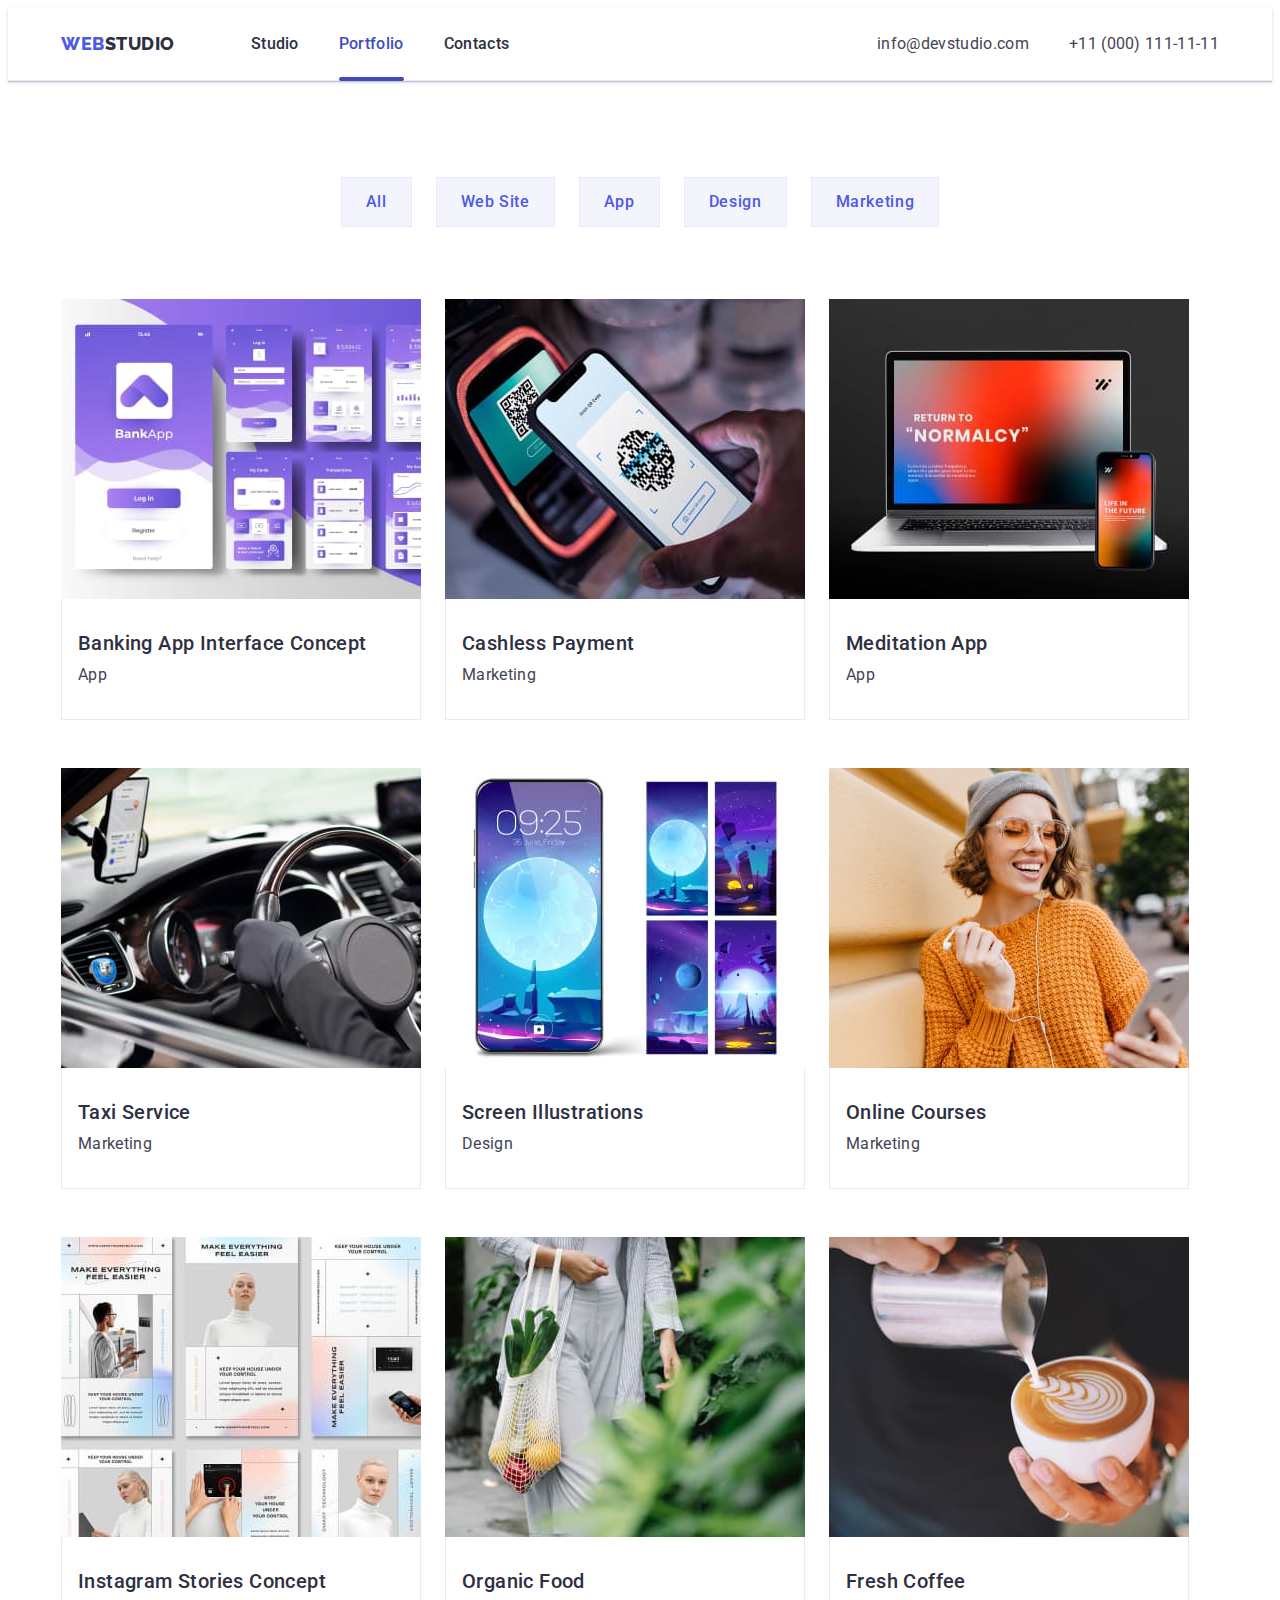
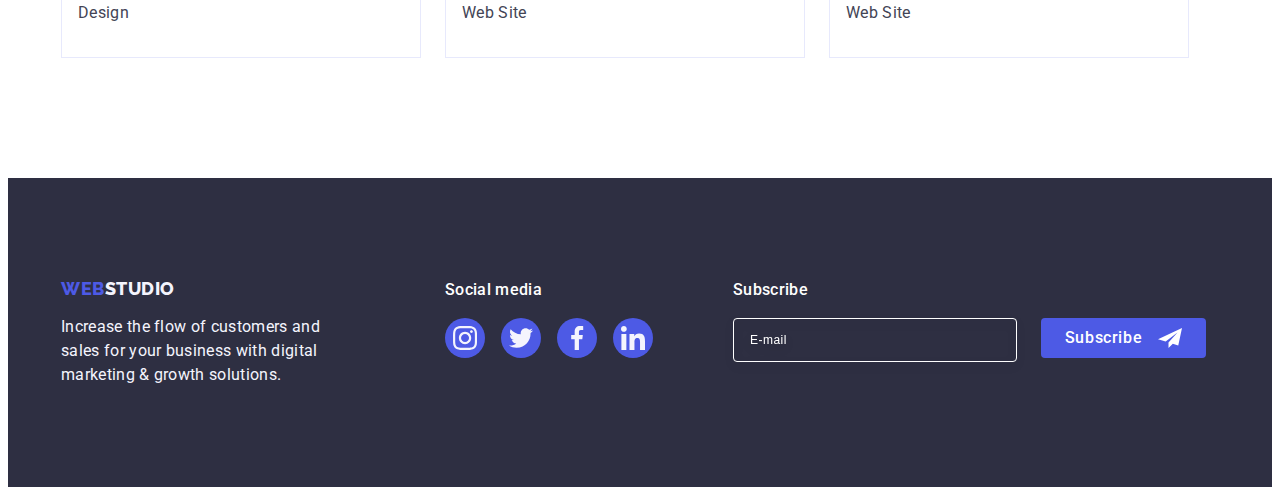
==== portfolio.html @ b2192b62 "sdthh" ====
<!DOCTYPE html>
<html lang="en">
  <head>
    <meta charset="UTF-8" />
    <meta http-equiv="X-UA-Compatible" content="IE=edge" />
    <meta name="viewport" content="width=device-width, initial-scale=1.0" />
    <link rel="preconnect" href="https://fonts.googleapis.com" />
    <link rel="preconnect" href="https://fonts.gstatic.com" crossorigin />
    <link
      href="https://fonts.googleapis.com/css2?family=Raleway:wght@800&family=Roboto:wght@400;500;700&display=swap"
      rel="stylesheet"
    />
    <title>Document</title>
    <link
      rel="stylesheet"
      href="https://cdnjs.cloudflare.com/ajax/libs/modern-normalize/2.0.0/modern-normalize.min.css"
      integrity="sha512-4xo8blKMVCiXpTaLzQSLSw3KFOVPWhm/TRtuPVc4WG6kUgjH6J03IBuG7JZPkcWMxJ5huwaBpOpnwYElP/m6wg=="
      crossorigin="anonymous"
      referrerpolicy="no-referrer"
    />
    <link rel="stylesheet" href="./css/styles.css" />
  </head>
  <body>
    <header class="header">
      <div class="container header-container">
        <nav class="header-navigation">
          <a href="./index.html" class="header-logo link"
            >Web<span class="header-logo-span">Studio</span></a
          >
          <ul class="header-menu list">
            <li>
              <a class="header-menu-link link" href="./index.html">Studio</a>
            </li>
            <li>
              <a class="header-menu-link link current" href="./portfolio.html"
                >Portfolio</a
              >
            </li>
            <li><a class="header-menu-link link" href="">Contacts</a></li>
          </ul>
        </nav>
        <address class="header-address">
          <ul class="header-contact list link">
            <li>
              <a
                href="mailto:info@devstudio.com"
                class="header-adress-mail link"
                >info@devstudio.com</a
              >
            </li>
            <li>
              <a href="tel:+110001111111" class="header-adress-mail link"
                >+11 (000) 111-11-11</a
              >
            </li>
          </ul>
        </address>
      </div>
    </header>

    <main>
      <!-- filter -->
      <section class="filter">
        <div class="container">
          <h1 class="visually-hidden">filter</h1>
          <ul class="filter-list list">
            <li><button type="button" class="filter-list-all">All</button></li>
            <li>
              <button type="button" class="filter-list-all">Web Site</button>
            </li>
            <li><button type="button" class="filter-list-all">App</button></li>
            <li>
              <button type="button" class="filter-list-all">Design</button>
            </li>
            <li>
              <button type="button" class="filter-list-all">Marketing</button>
            </li>
          </ul>
          <ul class="filter-link list">
            <li class="filter-link-list">
              <a href="" class="filter-link-item link"
                ><div class="filter-block">
                  <img
                    src="./images/bankingapp.jpg"
                    alt="Banking App Interface Concept"
                    width="360"
                    height="300"
                  />

                  <p class="filter-block-text">
                    14 Stylish and User-Friendly App Design Concepts · Task
                    Manager App · Calorie Tracker App · Exotic Fruit Ecommerce
                    App · Cloud Storage App
                  </p>
                </div>
                <div class="filter-addition">
                  <h2 class="filter-subtitle">Banking App Interface Concept</h2>
                  <p class="filter-text">App</p>
                </div></a
              >
            </li>
            <li class="filter-link-list">
              <a href="" class="filter-link-item link"
                ><div class="filter-block">
                  <img
                    src="./images/cashlesspayment.jpg"
                    alt="Cashless Payment"
                    width="360"
                    height="300"
                  />

                  <p class="filter-block-text">
                    14 Stylish and User-Friendly App Design Concepts · Task
                    Manager App · Calorie Tracker App · Exotic Fruit Ecommerce
                    App · Cloud Storage App
                  </p>
                </div>
                <div class="filter-addition">
                  <h2 class="filter-subtitle">Cashless Payment</h2>
                  <p class="filter-text">Marketing</p>
                </div></a
              >
            </li>
            <li class="filter-link-list">
              <a href="" class="filter-link-item link"
                ><div class="filter-block">
                  <img
                    src="./images/meditationapp.jpg"
                    alt="Meditation App"
                    width="360"
                    height="300"
                  />

                  <p class="filter-block-text">
                    14 Stylish and User-Friendly App Design Concepts · Task
                    Manager App · Calorie Tracker App · Exotic Fruit Ecommerce
                    App · Cloud Storage App
                  </p>
                </div>
                <div class="filter-addition">
                  <h2 class="filter-subtitle">Meditation App</h2>
                  <p class="filter-text">App</p>
                </div></a
              >
            </li>
            <li class="filter-link-list">
              <a href="" class="filter-link-item link"
                ><div class="filter-block">
                  <img
                    src="./images/taxiservice.jpg"
                    alt="Taxi Service"
                    width="360"
                    height="300"
                  />

                  <p class="filter-block-text">
                    14 Stylish and User-Friendly App Design Concepts · Task
                    Manager App · Calorie Tracker App · Exotic Fruit Ecommerce
                    App · Cloud Storage App
                  </p>
                </div>
                <div class="filter-addition">
                  <h2 class="filter-subtitle">Taxi Service</h2>
                  <p class="filter-text">Marketing</p>
                </div></a
              >
            </li>
            <li class="filter-link-list">
              <a href="" class="filter-link-item link"
                ><div class="filter-block">
                  <img
                    src="./images/screenillustrations.jpg"
                    alt="Screen Illustrations"
                    width="360"
                    height="300"
                  />

                  <p class="filter-block-text">
                    14 Stylish and User-Friendly App Design Concepts · Task
                    Manager App · Calorie Tracker App · Exotic Fruit Ecommerce
                    App · Cloud Storage App
                  </p>
                </div>
                <div class="filter-addition">
                  <h2 class="filter-subtitle">Screen Illustrations</h2>
                  <p class="filter-text">Design</p>
                </div></a
              >
            </li>
            <li class="filter-link-list">
              <a href="" class="filter-link-item link"
                ><div class="filter-block">
                  <img
                    src="./images/onlinecourses.jpg"
                    alt="Online Courses"
                    width="360"
                    height="300"
                  />

                  <p class="filter-block-text">
                    14 Stylish and User-Friendly App Design Concepts · Task
                    Manager App · Calorie Tracker App · Exotic Fruit Ecommerce
                    App · Cloud Storage App
                  </p>
                </div>
                <div class="filter-addition">
                  <h2 class="filter-subtitle">Online Courses</h2>
                  <p class="filter-text">Marketing</p>
                </div></a
              >
            </li>
            <li class="filter-link-list">
              <a href="" class="filter-link-item link"
                ><div class="filter-block">
                  <img
                    src="./images/instagramstoriesconcept.jpg"
                    alt="Instagram Stories Concept"
                    width="360"
                    height="300"
                  />

                  <p class="filter-block-text">
                    14 Stylish and User-Friendly App Design Concepts · Task
                    Manager App · Calorie Tracker App · Exotic Fruit Ecommerce
                    App · Cloud Storage App
                  </p>
                </div>
                <div class="filter-addition">
                  <h2 class="filter-subtitle">Instagram Stories Concept</h2>
                  <p class="filter-text">Design</p>
                </div></a
              >
            </li>
            <li class="filter-link-list">
              <a href="" class="filter-link-item link"
                ><div class="filter-block">
                  <img
                    src="./images/organicfood.jpg"
                    alt="Organic Food"
                    width="360"
                    height="300"
                  />

                  <p class="filter-block-text">
                    14 Stylish and User-Friendly App Design Concepts · Task
                    Manager App · Calorie Tracker App · Exotic Fruit Ecommerce
                    App · Cloud Storage App
                  </p>
                </div>
                <div class="filter-addition">
                  <h2 class="filter-subtitle">Organic Food</h2>
                  <p class="filter-text">Web Site</p>
                </div></a
              >
            </li>
            <li class="filter-link-list">
              <a href="" class="filter-link-item link"
                ><div class="filter-block">
                  <img
                    src="./images/freshcoffee.jpg"
                    alt="Fresh Coffee"
                    width="360"
                    height="300"
                  />

                  <p class="filter-block-text">
                    14 Stylish and User-Friendly App Design Concepts · Task
                    Manager App · Calorie Tracker App · Exotic Fruit Ecommerce
                    App · Cloud Storage App
                  </p>
                </div>
                <div class="filter-addition">
                  <h2 class="filter-subtitle">Fresh Coffee</h2>
                  <p class="filter-text">Web Site</p>
                </div></a
              >
            </li>
          </ul>
        </div>
      </section>
    </main>
    <footer class="footer">
      <div class="container container-footer">
        <div class="container-logo">
          <a href="./index.html" class="footer-logo link"
            >Web<span class="footer-logo-span">Studio</span></a
          >
          <p class="footer-text">
            Increase the flow of customers and sales for your business with
            digital marketing & growth solutions.
          </p>
        </div>
        <div class="footer-soc">
          <p class="footer-soc-title">Social media</p>
          <ul class="footer-soc-menu">
            <li class="footer-soc-list">
              <a class="footer-soc-link" href=""
                ><svg class="footer-soc-icon" width="24" height="24">
                  <use href="./images/icons.svg#icon-instagramm"></use>
                </svg>
              </a>
            </li>
            <li class="footer-soc-list">
              <a class="footer-soc-link" href=""
                ><svg class="footer-soc-icon" width="24" height="24">
                  <use href="./images/icons.svg#icon-twitter"></use>
                </svg>
              </a>
            </li>
            <li class="footer-soc-list">
              <a class="footer-soc-link" href=""
                ><svg class="footer-soc-icon" width="24" height="24">
                  <use href="./images/icons.svg#icon-facebook"></use>
                </svg>
              </a>
            </li>
            <li class="footer-soc-list">
              <a class="footer-soc-link" href=""
                ><svg class="footer-soc-icon" width="24" height="24">
                  <use href="./images/icons.svg#icon-linkedin"></use>
                </svg>
              </a>
            </li>
          </ul>
        </div>
        <div class="subscribe">
          <p class="subscribe-text">Subscribe</p>
          <form class="subscribe-form">
            <label class="subscribe-label">
              <input
                name="email"
                type="email"
                placeholder="E-mail"
                class="subscribe-input"
            /></label>
            <button type="submit" class="subscribe-button">
              Subscribe<svg class="subscribe-icon" width="24" height="24">
                <use href="./images/icons.svg#icon-airplane"></use>
              </svg>
            </button>
          </form>
        </div>
      </div>
    </footer>
  </body>
</html>
---- css/styles.css ----
:root {
  --title-color: #2e2f42;
  --main-text-color: #434455;
  --logo-color: #4d5ae5;
  --hover-color: #404bbf;
  --hero-color: #ffffff;
  --footer-text-color: #f4f4fd;
  --border-bottom-color: #e7e9fc;
  --customers-link-color: #8e8f99;
  --footer-soc-color: #31d0aa;
  --modal-color: #fcfcfc;
}

body {
  font-family: "Roboto", sans-serif;
  color: var(--main-text-color);
  background-color: var(--hero-color);
}

img {
  display: block;
}

p,
h1,
h2,
h3,
h4,
h5,
h6 {
  margin-top: 0;
  margin-bottom: 0;
}

ul {
  margin-top: 0;
  margin-bottom: 0;
  padding-left: 0;
  list-style-type: none;
}

.visually-hidden {
  position: absolute;
  width: 1px;
  height: 1px;
  margin: -1px;
  border: 0;
  padding: 0;
  white-space: nowrap;
  clip-path: inset(100%);
  clip: rect(0 0 0 0);
  overflow: hidden;
}

.link {
  text-decoration: none;
}

.list {
  list-style-type: none;
}

/* header */

.container {
  width: 100%;
  max-width: 1158px;
  padding-left: 15px;
  padding-right: 15px;
  margin: 0 auto;
}

.header-container {
  display: flex;
  align-items: center;
}

.header {
  padding-top: 0px;
  padding-bottom: 0px;
  border-bottom: 1px solid var(--border-bottom-color);
  display: flex;
  box-shadow: 0px 2px 1px rgba(46, 47, 66, 0.08),
    0px 1px 1px rgba(46, 47, 66, 0.16), 0px 1px 6px rgba(46, 47, 66, 0.08);
}

.header-navigation {
  display: flex;
  align-items: center;
  flex-grow: 1;
}

.header-logo {
  font-family: "Raleway", sans-serif;
  font-weight: 800;
  font-size: 18px;
  line-height: 1.17;
  letter-spacing: 0.03em;
  text-transform: uppercase;
  color: var(--logo-color);
  display: flex;
  align-items: center;
  margin-right: 76px;
  transition: color 250ms;
}
.header-logo:hover {
  color: var(--hover-color);
}

.header-logo:focus {
  color: var(--hover-color);
}

.header-logo-span {
  color: var(--title-color);
}

.header-menu {
  display: flex;

  gap: 40px;
}

.header-menu-link {
  font-weight: 500;
  font-size: 16px;
  line-height: 1.5;
  letter-spacing: 0.02em;
  color: var(--title-color);
  padding: 24px 0;
  display: block;
  transition: color 250ms;
  transition: color 250ms cubic-bezier(0.4, 0, 0.2, 1);
}

.header-menu-link:hover {
  color: var(--hover-color);
}

.header-menu-link:focus {
  color: var(--hover-color);
}

.current {
  position: relative;
  color: var(--hover-color);
}

.current::after {
  content: "";
  position: absolute;
  left: 0;
  bottom: -1px;
  height: 4px;
  background-color: var(--hover-color);
  border-radius: 2px;
  width: 100%;
}

.header-contact {
  line-height: 1.5;
  letter-spacing: 0.02em;
  display: flex;
  gap: 40px;
}
.header-address {
  font-style: normal;
  margin-left: auto;
}

.header-adress-mail {
  color: var(--main-text-color);
  transition: color 250ms cubic-bezier(0.4, 0, 0.2, 1);
}

.header-adress-mail:hover {
  color: var(--hover-color);
}

.header-adress-mail:focus {
  color: var(--hover-color);
}

/* hero image */
.hero {
  background-color: var(--title-color);
  padding: 188px 0;
  background-image: linear-gradient(
      rgba(46, 47, 66, 0.7),
      rgba(46, 47, 66, 0.7)
    ),
    url(../images/peopleoffice.jpg);
  background-repeat: no-repeat;
  background-position: center;
  background-size: cover;
  max-width: 1440px;
  margin: auto;
}

.hero-container {
}

.hero-title {
  font-size: 56px;
  line-height: 1.07;
  text-align: center;
  letter-spacing: 0.02em;
  color: var(--hero-color);
  margin-left: auto;
  margin-right: auto;
  margin-bottom: 48px;
  max-width: 496px;
}
.hero-btn {
  padding: 14px 40px;
  font-family: "Roboto", sans-serif;
  font-weight: 500;
  font-size: 16px;
  line-height: 1.5;
  letter-spacing: 0.04em;
  color: var(--hero-color);
  background-color: var(--logo-color);
  cursor: pointer;
  display: block;
  margin: 0 auto;
  background: var(--logo-color);
  box-shadow: 0px 4px 4px rgba(0, 0, 0, 0.15);
  border-radius: 4px;
  min-width: 169px;
  border: none;
  height: 56px;
  transition: background-color 250ms cubic-bezier(0.4, 0, 0.2, 1);
}

.hero-btn:hover {
  background-color: var(--hover-color);
}

.hero-btn:focus {
  background-color: var(--hover-color);
}

/* section 2 */

.professionalism {
  padding: 120px 0;
}

.professionalism-list {
  display: flex;
  gap: 24px;
}

.professionalism-item {
  width: calc((100% - 3 * 24px) / 4);
}

.professionalism-item::after {
}

.professionalism-item-image {
  display: flex;
  align-items: center;
  justify-content: center;
  height: 112px;
  background-color: var(--footer-text-color);
  border-radius: 4px;
  margin-bottom: 8px;
}

.professionalism-link {
}

.professionalism-subtitle {
  font-weight: 500;
  font-size: 20px;
  line-height: 1.2;
  letter-spacing: 0.02em;
  color: var(--title-color);
  margin-bottom: 8px;
}

.professionalism-item-text {
  font-size: 16px;
  line-height: 1.5;
  letter-spacing: 0.02em;
  color: var(--main-text-color);
}

/* section 3 */

.action {
  padding-bottom: 120px;
}

.action-container {
}

.action-title {
  font-size: 36px;
  line-height: 1.11;
  text-align: center;
  text-transform: capitalize;
  color: var(--title-color);
  margin: 0 auto;
  margin-bottom: 72px;
}

.teem-list {
  display: flex;
  gap: 24px;
}

.teem-list-item {
  width: calc((100%-24px * 2) / 3);
}

/* section 4 */

.teem {
  background-color: var(--footer-text-color);
  padding: 120px 0;
}

.teem-soc-menu {
  display: flex;
  gap: 24px;
  margin-top: 8px;
  justify-content: center;
}

.teem-soc-list {
  width: 40px;
  height: 40px;
  transition: background-color 250ms cubic-bezier(0.4, 0, 0.2, 1);
}

.teem-soc-link {
  width: 100%;
  height: 100%;
  background-color: var(--logo-color);
  border-radius: 50%;
  display: flex;
  align-items: center;
  justify-content: center;
  transition: background-color 250ms cubic-bezier(0.4, 0, 0.2, 1);
}

.teem-soc-link:hover {
  background-color: var(--hover-color);
}

.teem-soc-link:focus {
  background-color: var(--hover-color);
}

.teem-soc-icon {
  fill: var(--footer-text-color);
}

.container-teem {
}

.teem-title {
  font-size: 36px;
  line-height: 1.11;
  text-align: center;
  letter-spacing: 0.02em;
  text-transform: capitalize;
  color: var(--title-color);
  margin: 0 auto;

  margin-bottom: 72px;
}

.teem-list {
}

.teem-list-item {
  background-color: var(--hero-color);
  border-radius: 0px 0px 4px 4px;
  box-shadow: 0px 1px 6px rgba(46, 47, 66, 0.08),
    0px 1px 1px rgba(46, 47, 66, 0.16), 0px 2px 1px rgba(46, 47, 66, 0.08);
}

.teem-job {
  padding: 32px 0;
}

.teem-subtitle {
  font-weight: 500;
  font-size: 20px;
  line-height: 1.2;
  letter-spacing: 0.02em;
  color: var(--title-color);
  text-align: center;
  margin-bottom: 8px;
}

.teem-text {
  font-size: 16px;
  line-height: 1.5;
  letter-spacing: 0.02em;
  color: var(--main-text-color);
  text-align: center;
}
/* section 5 */
.customers {
  padding: 120px 0;
}
.customers-container {
}
.customers-title {
  font-size: 36px;
  line-height: 1.11;
  color: var(--title-color);
  margin-bottom: 72px;
  text-align: center;
}

.customers-menu {
  display: flex;
  gap: 24px;
}

.customers-list {
  width: calc((100% - 120px) / 6);
  height: 88px;
}

.customers-list-link {
  width: 100%;
  height: 100%;
  border: 1px solid var(--customers-link-color);
  border-radius: 4px;
  display: flex;
  align-items: center;
  justify-content: center;
  color: var(--customers-link-color);
  transition: border-color 250ms cubic-bezier(0.4, 0, 0.2, 1),
    color 250ms cubic-bezier(0.4, 0, 0.2, 1);
}

.customers-list-link:hover {
  border-color: var(--hover-color);
  color: var(--hover-color);
}

.customers-list-link:focus {
  border-color: var(--hover-color);
  color: var(--hover-color);
}

.customers-icon {
  fill: currentColor;
}

/* footer */
.footer {
  background-color: var(--title-color);
  padding: 100px 0;
}

.container-footer {
  display: flex;
  align-items: baseline;
}

.container-logo {
  margin-right: 120px;
}

.footer-logo {
  font-family: "Raleway", sans-serif;
  font-weight: 800;
  font-size: 18px;
  line-height: 1.17;
  letter-spacing: 0.03em;
  text-transform: uppercase;
  color: var(--logo-color);
  display: inline-block;
  margin-bottom: 16px;
}

.footer-logo-span {
  color: var(--footer-text-color);
}

.footer-text {
  line-height: 1.5;
  letter-spacing: 0.02em;
  color: var(--footer-text-color);
  max-width: 264px;
}

.footer-soc {
  margin-right: 80px;
}

.footer-soc-title {
  font-weight: 500;
  line-height: 1.5;
  letter-spacing: 0.02em;
  color: var(--hero-color);
  margin-bottom: 16px;
}

.footer-soc-list {
  width: 40px;
  height: 40px;
}

.footer-soc-link {
  width: 100%;
  height: 100%;
  display: flex;
  align-items: center;
  background-color: var(--logo-color);
  border-radius: 50%;
  justify-content: center;
  transition: background-color 250ms cubic-bezier(0.4, 0, 0.2, 1);
}

.footer-soc-link:hover {
  background-color: var(--footer-soc-color);
}

.footer-soc-link:focus {
  background-color: var(--footer-soc-color);
}

.footer-soc-icon {
  fill: var(--footer-text-color);
}

.footer-soc-menu {
  display: flex;
  gap: 16px;
}

.subscribe {
}

.subscribe-text {
  margin-bottom: 16px;
  font-weight: 500;
  font-size: 16px;
  line-height: 1.5;
  letter-spacing: 0.02em;
  color: #ffffff;
}

.subscribe-form {
  display: flex;
  gap: 24px;
}

.subscribe-label {
}

.subscribe-input {
  width: 264px;
  height: 40px;
  border: 1px solid #ffffff;
  background-color: transparent;
  font-size: 12px;
  line-height: 1.5;
  letter-spacing: 0.04em;
  padding-left: 16px;
  filter: drop-shadow(0px 4px 4px rgba(0, 0, 0, 0.15));
  border-radius: 4px;
  color: #ffffff;
}

.subscribe-input::placeholder {
  color: #ffffff;
}

.subscribe-button {
  min-width: 165px;
  height: 40px;
  display: flex;
  justify-content: center;
  align-items: center;
  font-family: "Roboto", sans-serif;
  font-size: 16px;
  font-weight: 500;
  line-height: 1.5;
  letter-spacing: 0.04em;
  color: #ffffff;
  cursor: pointer;
  background-color: #4d5ae5;
  border: none;
  border-radius: 4px;
}

.subscribe-icon {
  margin-left: 16px;
}

/* portfolio */

/* filter */

.filter {
  padding-top: 96px;
  padding-bottom: 120px;
}

.filter-list {
  font-weight: 500;
  font-size: 16px;
  line-height: 1.5;
  color: var(--logo-color);
  list-style: none;
  display: flex;
  gap: 24px;
  justify-content: center;
  margin-bottom: 72px;
}

.filter-list-all {
  font-family: "Roboto", sans-serif;
  font-weight: 500;
  font-size: 16px;
  line-height: 1.5;
  letter-spacing: 0.04em;
  color: var(--logo-color);
  background-color: var(--footer-text-color);
  cursor: pointer;
  padding: 12px 24px;
  border: 1px solid var(--border-bottom-color);
  transition: color 250ms;

  transition: color 250ms cubic-bezier(0.4, 0, 0.2, 1),
    background-color 250ms cubic-bezier(0.4, 0, 0.2, 1),
    border-color 250ms cubic-bezier(0.4, 0, 0.2, 1),
    box-shadow 250ms cubic-bezier(0.4, 0, 0.2, 1);
}

.filter-list-all:hover {
  color: var(--hero-color);
  background-color: var(--hover-color);
  border: 1px solid transparent;
  border-radius: 4px;
  box-shadow: 0px 3px 1px rgba(0, 0, 0, 0.1), 0px 2px 1px rgba(0, 0, 0, 0.08),
    0px 2px 2px rgba(0, 0, 0, 0.12);
}

.filter-list-all:focus {
  color: var(--hero-color);
  background-color: var(--hover-color);
  border: 1px solid transparent;
  border-radius: 4px;
  box-shadow: 0px 3px 1px rgba(0, 0, 0, 0.1), 0px 2px 1px rgba(0, 0, 0, 0.08),
    0px 2px 2px rgba(0, 0, 0, 0.12);
}

.filter-link {
  text-decoration: none;
  display: flex;
  flex-wrap: wrap;
  gap: 24px;
  row-gap: 48px;
}

.filter-link-list {
}

.filter-link-item {
  text-decoration: none;
  display: block;
  transition: box-shadow 250ms cubic-bezier(0.4, 0, 0.2, 1);
}

.filter-link-item:hover {
  transform: translateY(0%);
  box-shadow: 0px 1px 6px rgba(46, 47, 66, 0.08),
    0px 1px 1px rgba(46, 47, 66, 0.16), 0px 2px 1px rgba(46, 47, 66, 0.08);
}

.filter-link-item:focus {
  transform: translateY(0%);
  box-shadow: 0px 1px 6px rgba(46, 47, 66, 0.08),
    0px 1px 1px rgba(46, 47, 66, 0.16), 0px 2px 1px rgba(46, 47, 66, 0.08);
}

.filter-block {
  position: relative;
  overflow: hidden;
}

.filter-block-text {
  position: absolute;
  top: 0;
  font-size: 16px;
  line-height: 1.5;
  letter-spacing: 0.02em;
  color: var(--footer-text-color);
  padding: 40px 32px;
  background-color: var(--logo-color);
  height: 100%;
  width: 100%;
  transform: translateY(100%);
  transition: transform 250ms cubic-bezier(0.4, 0, 0.2, 1);
}

.filter-link-item:hover .filter-block-text {
  transform: translateY(0%);
}

.filter-link-item:focus .filter-block-text {
  transform: translateY(0%);
}

.filter-addition {
  padding: 32px 16px;
  border: 1px solid var(--border-bottom-color);
  border-top: none;
}

.filter-subtitle {
  font-weight: 500;
  font-size: 20px;
  line-height: 1.2;
  letter-spacing: 0.02em;
  color: var(--title-color);
  margin-bottom: 8px;
}

.filter-text {
  font-size: 16px;
  line-height: 1.5;
  letter-spacing: 0.02em;
  color: var(--main-text-color);
}

.filter-cover-block {
  position: absolute;
  background-color: var(--logo-color);
  top: 0;
  left: 0;
  padding: 100px;
  height: 100%;
  transform: translateY(100%);

  width: 360px;
  height: 300px;
}

.filter-block:hover .filter-cover-block {
  transform: translate(0);
}

/* modal */

.backdrop {
  position: fixed;
  top: 0;
  width: 100%;
  height: 100%;
  background-color: rgba(46, 47, 66, 0.4);
  transition: opacity 250ms cubic-bezier(0.4, 0, 0.2, 1),
    visibility 250ms cubic-bezier(0.4, 0, 0.2, 1);
  padding: 72px 24px 24px 24px;
}

.modal {
  position: absolute;
  top: 50%;
  left: 50%;
  transform: translate(-50%, -50%) scale(1);
  width: 408px;
  min-height: 584px;
  background: var(--modal-color);
  box-shadow: 0px 1px 1px rgba(0, 0, 0, 0.14), 0px 1px 3px rgba(0, 0, 0, 0.12),
    0px 2px 1px rgba(0, 0, 0, 0.2);
  border-radius: 4px;
  transition: transform 250ms cubic-bezier(0.4, 0, 0.2, 1);

  padding: 72px 24px 24px 24px;
}

.is-hidden {
  visibility: hidden;
  opacity: 0;
  pointer-events: none;
}

.modal-button {
  position: absolute;
  top: 24px;
  right: 24px;
  height: 24px;
  width: 24px;
  border-radius: 50%;
  display: flex;
  align-items: center;
  justify-content: center;
  background-color: var(--border-bottom-color);
  border: 1px solid rgba(0, 0, 0, 0.1);
  padding: 0;
  cursor: pointer;
  transition: background-color 250ms cubic-bezier(0.4, 0, 0.2, 1),
    border 250ms cubic-bezier(0.4, 0, 0.2, 1);
}

.modal-button:hover {
  background-color: var(--hover-color);
  border: none;
  fill: var(--hero-color);
}

.modal-button:focus {
  background-color: var(--hover-color);
  border: none;
  fill: var(--hero-color);
}

.modal-icon {
  transition: fill 250ms cubic-bezier(0.4, 0, 0.2, 1);
}

.modal-title {
  font-family: "Roboto";
  font-style: normal;
  font-weight: 500;
  font-size: 16px;
  line-height: 24px;
  text-align: center;
  letter-spacing: 0.02em;
  color: #2e2f42;

  margin-bottom: 16px;
}

.modal-form {
}

.modal-form-container {
  margin-bottom: 8px;
}

.modal-label {
  font-size: 12px;
  line-height: 1.17;
  letter-spacing: 0.04em;
  color: var(--customers-link-color);
  display: block;
  margin-bottom: 4px;
}

.container-icon {
  position: relative;
}

.modal-input {
  width: 100%;
  height: 40px;
  border: 1px solid rgba(46, 47, 66, 0.4);
  border-radius: 4px;
  background-color: transparent;
  padding-left: 38px;
  outline: transparent;
  transition: border-color 250ms cubic-bezier(0.4, 0, 0.2, 1);
}

.modal-input:focus {
  fill: var(--logo-color);
  border-color: #4d5ae5;
}

.modal-form-icon {
  position: absolute;
  left: 16px;
  top: 50%;
  transform: translateY(-50%);
  transition: fill 250ms cubic-bezier(0.4, 0, 0.2, 1);
}

.modal-comment {
  margin-bottom: 16px;
}

.modal-textarea {
  width: 100%;
  height: 120px;
  font-size: 12px;
  line-height: 1.17;
  letter-spacing: 0.04em;
  color: rgba(46, 47, 66, 0.4);
  border: 1px solid rgba(46, 47, 66, 0.4);
  border-radius: 4px;
  background-color: transparent;
  padding: 8px 16px;
  outline: transparent;
  resize: none;
  transition: border-color 250ms cubic-bezier(0.4, 0, 0.2, 1);
}

.modal-textarea:focus {
  border-color: #4d5ae5;
}

.modal-chekbox {
  margin-bottom: 24px;
}

.modal-chekbox-label {
  font-size: 12px;
  line-height: 1.17;
  letter-spacing: 0.04em;
  color: var(--customers-link-color);
}

.modal-chekbox-input:checked + .modal-chekbox-label > .modal-chekbox-span {
  background-color: #404bbf;
  border: none;
  fill: #f4f4fd;
}

.modal-chekbox-input:focus + .modal-chekbox-label > .modal-chekbox-span {
  border-color: #404bbf;
}

.modal-chekbox-span {
  width: 16px;
  height: 16px;
  border: 1px solid rgba(46, 47, 66, 0.4);
  border-radius: 2px;
  transition: background-color 250ms cubic-bezier(0.4, 0, 0.2, 1),
    border 250ms cubic-bezier(0.4, 0, 0.2, 1),
    fill 250ms cubic-bezier(0.4, 0, 0.2, 1);
  display: inline-flex;
  align-items: center;
  justify-content: center;
  fill: transparent;
  margin-right: 8px;
}

input:focus + .modal-form-icon {
  fill: #4d5ae5;
}

.modal-link {
  color: #4d5ae5;
  text-decoration: underline;
}

.modal-button-send {
  padding: 14px 40px;
  font-family: "Roboto", sans-serif;
  font-weight: 500;
  font-size: 16px;
  line-height: 1.5;
  letter-spacing: 0.04em;
  color: var(--hero-color);
  background-color: var(--logo-color);
  cursor: pointer;
  display: block;
  margin: 0 auto;
  background: var(--logo-color);
  box-shadow: 0px 4px 4px rgba(0, 0, 0, 0.15);
  border-radius: 4px;
  min-width: 169px;
  border: none;
  height: 56px;
  transition: background-color 250ms cubic-bezier(0.4, 0, 0.2, 1);
}
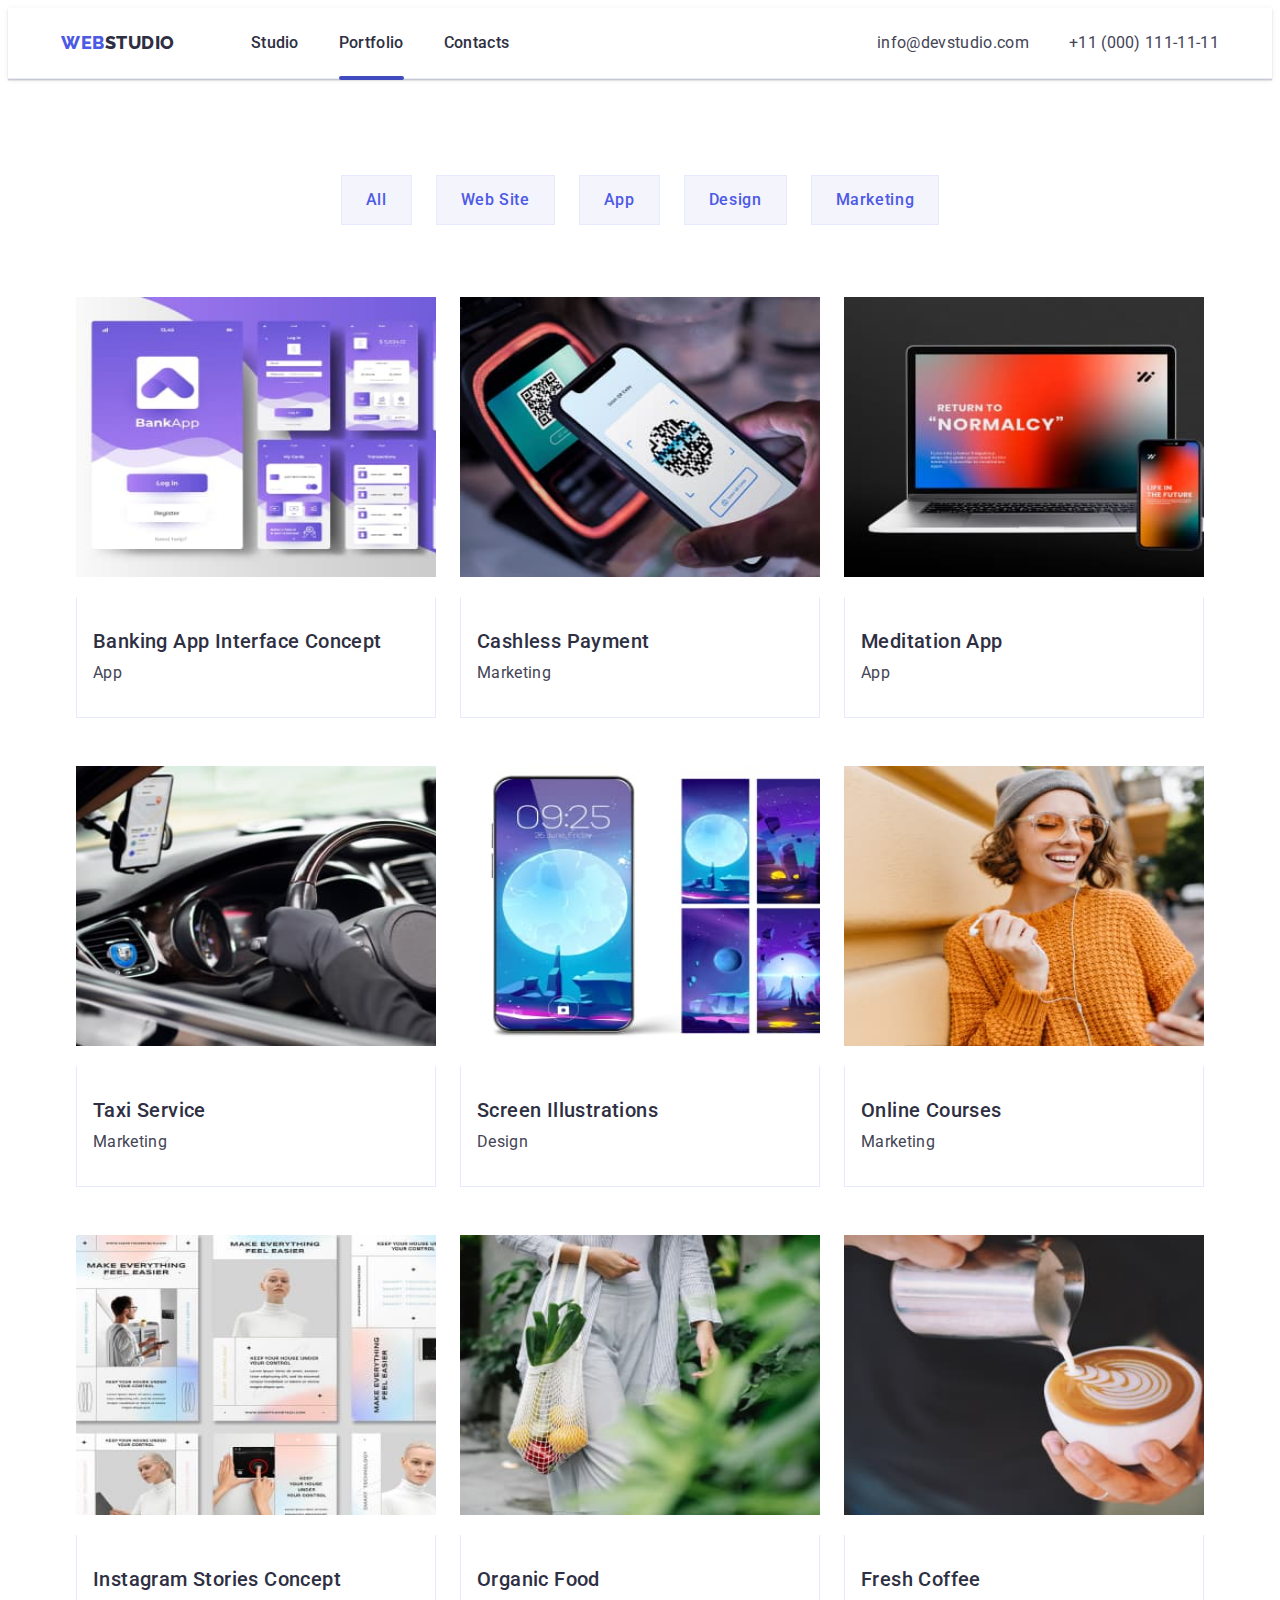
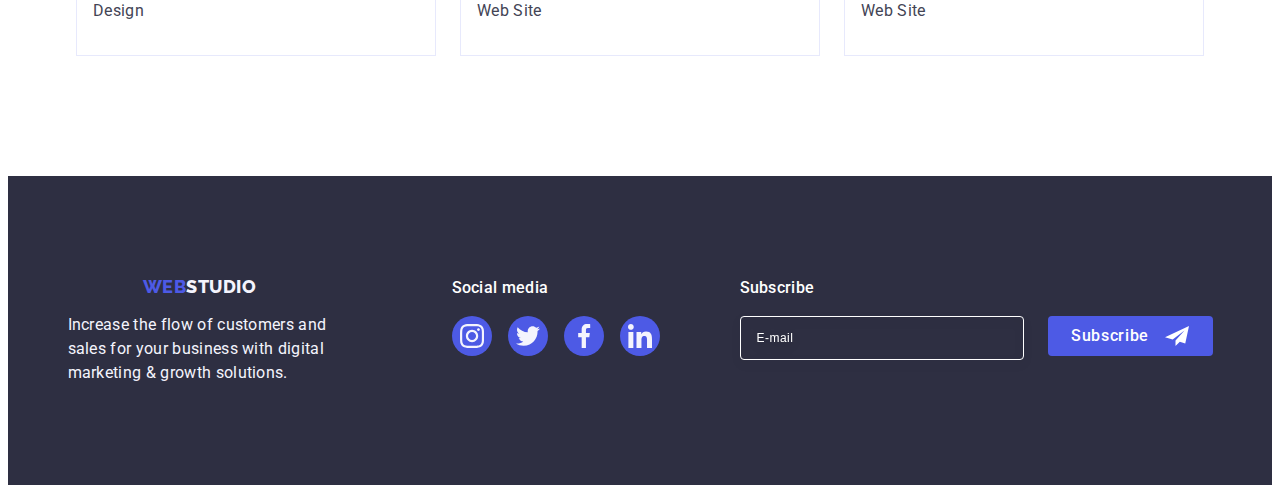
==== commit 668be9bc: "brrr" ====
--- a/portfolio.html
+++ b/portfolio.html
@@ -36,7 +36,9 @@
                 >Portfolio</a
               >
             </li>
-            <li><a class="header-menu-link link" href="">Contacts</a></li>
+            <li>
+              <a class="header-menu-link link" href="">Contacts</a>
+            </li>
           </ul>
         </nav>
         <address class="header-address">
@@ -55,6 +57,82 @@
             </li>
           </ul>
         </address>
+        <button type="button" class="mobile-button-open" data-menu-open>
+          <svg class="button-open-icon" width="32" height="24">
+            <use href="./images/icons.svg#icon-mobilemenu"></use>
+          </svg>
+        </button>
+        <div class="mob-menu is-hidden" data-menu>
+          <div>
+            <button type="button" class="mobile-button-close" data-menu-close>
+              <svg class="button-close-icon" width="8" height="8">
+                <use href="./images/icons.svg#icon-close"></use>
+              </svg>
+            </button>
+            <ul class="mob-menu-list list">
+              <li>
+                <a class="mob-menu-link link" href="./index.html">Studio</a>
+              </li>
+              <li>
+                <a class="mob-menu-link link current" href="./portfolio.html"
+                  >Portfolio</a
+                >
+              </li>
+              <li>
+                <a class="mob-menu-link link" href="">Contacts</a>
+              </li>
+            </ul>
+          </div>
+          <div>
+            <address class="mob-address">
+              <ul class="mob-contact list link">
+                <li>
+                  <a
+                    href="mailto:info@devstudio.com"
+                    class="mob-adress-mail link"
+                    >info@devstudio.com</a
+                  >
+                </li>
+                <li>
+                  <a href="tel:+110001111111" class="mob-adress-mail link"
+                    >+11 (000) 111-11-11</a
+                  >
+                </li>
+              </ul>
+            </address>
+
+            <ul class="mob-soc-menu">
+              <li class="mob-soc-list">
+                <a class="mob-soc-link" href=""
+                  ><svg class="mob-soc-icon" width="16" height="16">
+                    <use href="./images/icons.svg#icon-instagramm"></use>
+                  </svg>
+                </a>
+              </li>
+              <li class="mob-soc-list">
+                <a class="mob-soc-link" href=""
+                  ><svg class="mob-soc-icon" width="16" height="16">
+                    <use href="./images/icons.svg#icon-twitter"></use>
+                  </svg>
+                </a>
+              </li>
+              <li class="mob-soc-list">
+                <a class="mob-soc-link" href=""
+                  ><svg class="mob-soc-icon" width="16" height="16">
+                    <use href="./images/icons.svg#icon-facebook"></use>
+                  </svg>
+                </a>
+              </li>
+              <li class="mob-soc-list">
+                <a class="mob-soc-link" href=""
+                  ><svg class="mob-soc-icon" width="16" height="16">
+                    <use href="./images/icons.svg#icon-linkedin"></use>
+                  </svg>
+                </a>
+              </li>
+            </ul>
+          </div>
+        </div>
       </div>
     </header>
 
@@ -81,10 +159,14 @@
               <a href="" class="filter-link-item link"
                 ><div class="filter-block">
                   <img
+                    srcset="
+                      ./images/bankingapp.jpg  1x,
+                      ./images/bankingappx.jpg 2x
+                    "
                     src="./images/bankingapp.jpg"
                     alt="Banking App Interface Concept"
-                    width="360"
-                    height="300"
+                    width="396"
+                    height="280"
                   />
 
                   <p class="filter-block-text">
@@ -103,10 +185,14 @@
               <a href="" class="filter-link-item link"
                 ><div class="filter-block">
                   <img
+                    srcset="
+                      ./images/cashlesspayment.jpg  1x,
+                      ./images/cashlesspaymentx.jpg 2x
+                    "
                     src="./images/cashlesspayment.jpg"
                     alt="Cashless Payment"
-                    width="360"
-                    height="300"
+                    width="396"
+                    height="280"
                   />
 
                   <p class="filter-block-text">
@@ -125,10 +211,14 @@
               <a href="" class="filter-link-item link"
                 ><div class="filter-block">
                   <img
+                    srcset="
+                      ./images/meditationapp.jpg  1x,
+                      ./images/meditationappx.jpg 2x
+                    "
                     src="./images/meditationapp.jpg"
                     alt="Meditation App"
-                    width="360"
-                    height="300"
+                    width="396"
+                    height="280"
                   />
 
                   <p class="filter-block-text">
@@ -147,10 +237,14 @@
               <a href="" class="filter-link-item link"
                 ><div class="filter-block">
                   <img
+                    srcset="
+                      ./images/taxiservice.jpg  1x,
+                      ./images/taxiservicex.jpg 2x
+                    "
                     src="./images/taxiservice.jpg"
                     alt="Taxi Service"
-                    width="360"
-                    height="300"
+                    width="396"
+                    height="280"
                   />
 
                   <p class="filter-block-text">
@@ -169,10 +263,14 @@
               <a href="" class="filter-link-item link"
                 ><div class="filter-block">
                   <img
+                    srcset="
+                      ./images/screenillustrations.jpg  1x,
+                      ./images/screenillustrationsx.jpg 2x
+                    "
                     src="./images/screenillustrations.jpg"
                     alt="Screen Illustrations"
-                    width="360"
-                    height="300"
+                    width="396"
+                    height="280"
                   />
 
                   <p class="filter-block-text">
@@ -191,10 +289,14 @@
               <a href="" class="filter-link-item link"
                 ><div class="filter-block">
                   <img
+                    srcset="
+                      ./images/onlinecourses.jpg  1x,
+                      ./images/onlinecoursesx.jpg 2x
+                    "
                     src="./images/onlinecourses.jpg"
                     alt="Online Courses"
-                    width="360"
-                    height="300"
+                    width="396"
+                    height="280"
                   />
 
                   <p class="filter-block-text">
@@ -213,10 +315,14 @@
               <a href="" class="filter-link-item link"
                 ><div class="filter-block">
                   <img
+                    srcset="
+                      ./images/instagramstoriesconcept.jpg  1x,
+                      ./images/instagramstoriesconceptx.jpg 2x
+                    "
                     src="./images/instagramstoriesconcept.jpg"
                     alt="Instagram Stories Concept"
-                    width="360"
-                    height="300"
+                    width="396"
+                    height="280"
                   />
 
                   <p class="filter-block-text">
@@ -235,10 +341,14 @@
               <a href="" class="filter-link-item link"
                 ><div class="filter-block">
                   <img
+                    srcset="
+                      ./images/organicfood.jpg  1x,
+                      ./images/organicfoodx.jpg 2x
+                    "
                     src="./images/organicfood.jpg"
                     alt="Organic Food"
-                    width="360"
-                    height="300"
+                    width="396"
+                    height="280"
                   />
 
                   <p class="filter-block-text">
@@ -257,10 +367,14 @@
               <a href="" class="filter-link-item link"
                 ><div class="filter-block">
                   <img
+                    srcset="
+                      ./images/freshcoffee.jpg  1x,
+                      ./images/freshcoffeex.jpg 2x
+                    "
                     src="./images/freshcoffee.jpg"
                     alt="Fresh Coffee"
-                    width="360"
-                    height="300"
+                    width="396"
+                    height="280"
                   />
 
                   <p class="filter-block-text">
@@ -342,5 +456,6 @@
         </div>
       </div>
     </footer>
+    <script src="./js/menu.js"></script>
   </body>
 </html>
--- a/css/styles.css
+++ b/css/styles.css
@@ -71,6 +71,8 @@
 }
 
 .header-container {
+  width: 100%;
+  height: 70px;
   display: flex;
   align-items: center;
 }
@@ -116,29 +118,7 @@
 }
 
 .header-menu {
-  display: flex;
-
-  gap: 40px;
-}
-
-.header-menu-link {
-  font-weight: 500;
-  font-size: 16px;
-  line-height: 1.5;
-  letter-spacing: 0.02em;
-  color: var(--title-color);
-  padding: 24px 0;
-  display: block;
-  transition: color 250ms;
-  transition: color 250ms cubic-bezier(0.4, 0, 0.2, 1);
-}
-
-.header-menu-link:hover {
-  color: var(--hover-color);
-}
-
-.header-menu-link:focus {
-  color: var(--hover-color);
+  display: none;
 }
 
 .current {
@@ -157,28 +137,117 @@
   width: 100%;
 }
 
-.header-contact {
-  line-height: 1.5;
-  letter-spacing: 0.02em;
-  display: flex;
+.header-address {
+  display: none;
+}
+
+.mobile-button-open {
+  border: none;
+  background-color: white;
+}
+
+.button-open-icon {
+  stroke: currentColor;
+  border: none;
+  background-color: white;
+}
+.mob-menu {
+  display: flex;
+  flex-direction: column;
+  justify-content: space-between;
+  position: fixed;
+  width: 428px;
+  height: 796px;
+  background-color: var(--hero-color);
+  top: 0;
+  z-index: 2;
+  padding: 24px;
+  overflow: auto;
+}
+.mobile-button-close {
+  display: block;
+  border: none;
+  background-color: transparent;
+
+  margin-left: auto;
+  border-radius: 24px;
+  border: 1px solid var(--navyblue, #2e2f42);
+  background-color: transparent;
+  font-weight: 700;
+  margin-bottom: 40px;
+}
+
+.button-close-icon {
+  stroke: currentColor;
+}
+
+.mob-menu-list {
+  display: inline-flex;
+  flex-direction: column;
+  align-items: flex-start;
   gap: 40px;
-}
-.header-address {
+  margin-bottom: 50px;
+}
+
+.mob-menu-link {
+  font-size: 36px;
+  font-family: Roboto;
   font-style: normal;
-  margin-left: auto;
-}
-
-.header-adress-mail {
-  color: var(--main-text-color);
-  transition: color 250ms cubic-bezier(0.4, 0, 0.2, 1);
-}
-
-.header-adress-mail:hover {
-  color: var(--hover-color);
-}
-
-.header-adress-mail:focus {
-  color: var(--hover-color);
+  font-weight: 700;
+  line-height: 40px;
+  letter-spacing: 0.72px;
+  text-transform: capitalize;
+}
+.link {
+}
+.current {
+}
+.mob-address {
+}
+.mob-contact {
+  display: flex;
+  flex-wrap: wrap;
+  row-gap: 40px;
+}
+.mob-adress-mail {
+  color: var(--slate, #434455);
+  font-size: 20px;
+  font-family: Roboto;
+  font-style: normal;
+  font-weight: 500;
+  line-height: 24px;
+  letter-spacing: 0.4px;
+}
+
+.mob-adress-phone {
+  color: var(--iris, #4d5ae5);
+  font-size: 36px;
+  font-family: Roboto;
+  font-style: normal;
+  font-weight: 700;
+  line-height: 40px;
+  letter-spacing: 0.72px;
+  text-transform: capitalize;
+}
+.mob-soc-menu {
+  padding-bottom: 16px;
+  display: flex;
+  gap: 56px;
+}
+.mob-soc-list {
+  width: 40px;
+  height: 40px;
+  background-color: var(--logo-color);
+  border-radius: 50%;
+  display: flex;
+  align-items: center;
+  justify-content: center;
+  transition: background-color 250ms cubic-bezier(0.4, 0, 0.2, 1);
+  margin-top: 48px;
+}
+.mob-soc-link {
+}
+.mob-soc-icon {
 }
 
 /* hero image */
@@ -189,7 +258,7 @@
       rgba(46, 47, 66, 0.7),
       rgba(46, 47, 66, 0.7)
     ),
-    url(../images/peopleoffice.jpg);
+    url(../images/peopleofficemob.jpg);
   background-repeat: no-repeat;
   background-position: center;
   background-size: cover;
@@ -197,19 +266,32 @@
   margin: auto;
 }
 
+@media (min-device-pixel-ratio: 2),
+  (min-resolution: 192dpi),
+  (min-resolution: 2dppx) {
+  .hero {
+    background-image: linear-gradient(
+        rgba(46, 47, 66, 0.7),
+        rgba(46, 47, 66, 0.7)
+      ),
+      url(../images/peopleofficemobx.jpg);
+  }
+}
+
 .hero-container {
 }
 
 .hero-title {
-  font-size: 56px;
+  font-size: 36px;
   line-height: 1.07;
   text-align: center;
   letter-spacing: 0.02em;
   color: var(--hero-color);
   margin-left: auto;
   margin-right: auto;
-  margin-bottom: 48px;
-  max-width: 496px;
+  margin-bottom: 72px;
+  max-width: 320px;
+  text-transform: capitalize;
 }
 .hero-btn {
   padding: 14px 40px;
@@ -243,23 +325,27 @@
 /* section 2 */
 
 .professionalism {
-  padding: 120px 0;
+  padding: 96px 0;
 }
 
 .professionalism-list {
   display: flex;
-  gap: 24px;
+  gap: 72px;
+  /* wrap для моб */
+  flex-wrap: wrap;
 }
 
 .professionalism-item {
-  width: calc((100% - 3 * 24px) / 4);
+  /* width: calc((100% - 3 * 24px) / 4); для  desktop */
+  /* width 100% для моб */
+  width: 100%;
 }
 
 .professionalism-item::after {
 }
 
 .professionalism-item-image {
-  display: flex;
+  display: none;
   align-items: center;
   justify-content: center;
   height: 112px;
@@ -272,10 +358,11 @@
 }
 
 .professionalism-subtitle {
-  font-weight: 500;
-  font-size: 20px;
-  line-height: 1.2;
-  letter-spacing: 0.02em;
+  text-align: center;
+  font-weight: 700;
+  font-size: 36px;
+  line-height: 2.5;
+  letter-spacing: 0.045em;
   color: var(--title-color);
   margin-bottom: 8px;
 }
@@ -290,6 +377,7 @@
 /* section 3 */
 
 .action {
+  display: none;
   padding-bottom: 120px;
 }
 
@@ -306,20 +394,22 @@
   margin-bottom: 72px;
 }
 
+/* section 4 */
+
 .teem-list {
   display: flex;
-  gap: 24px;
+  gap: 72px;
+  flex-wrap: wrap;
+  justify-content: center;
 }
 
 .teem-list-item {
   width: calc((100%-24px * 2) / 3);
 }
 
-/* section 4 */
-
 .teem {
   background-color: var(--footer-text-color);
-  padding: 120px 0;
+  padding: 96px 0;
 }
 
 .teem-soc-menu {
@@ -420,11 +510,14 @@
 
 .customers-menu {
   display: flex;
-  gap: 24px;
+  column-gap: 16px;
+  row-gap: 64px;
+  flex-wrap: wrap;
+  justify-content: center;
 }
 
 .customers-list {
-  width: calc((100% - 120px) / 6);
+  width: calc((100% - 120px) / 2);
   height: 88px;
 }
 
@@ -463,11 +556,13 @@
 
 .container-footer {
   display: flex;
-  align-items: baseline;
+  flex-wrap: wrap;
+  justify-content: center;
+  row-gap: 72px;
 }
 
 .container-logo {
-  margin-right: 120px;
+  text-align: center;
 }
 
 .footer-logo {
@@ -491,10 +586,10 @@
   letter-spacing: 0.02em;
   color: var(--footer-text-color);
   max-width: 264px;
+  text-align: left;
 }
 
 .footer-soc {
-  margin-right: 80px;
 }
 
 .footer-soc-title {
@@ -503,6 +598,7 @@
   letter-spacing: 0.02em;
   color: var(--hero-color);
   margin-bottom: 16px;
+  text-align: center;
 }
 
 .footer-soc-list {
@@ -539,6 +635,9 @@
 }
 
 .subscribe {
+  display: flex;
+  flex-wrap: wrap;
+  justify-content: center;
 }
 
 .subscribe-text {
@@ -553,13 +652,15 @@
 .subscribe-form {
   display: flex;
   gap: 24px;
+  justify-content: center;
+  flex-wrap: wrap;
 }
 
 .subscribe-label {
 }
 
 .subscribe-input {
-  width: 264px;
+  width: 398px;
   height: 40px;
   border: 1px solid #ffffff;
   background-color: transparent;
@@ -603,7 +704,7 @@
 /* filter */
 
 .filter {
-  padding-top: 96px;
+  padding-top: 48px;
   padding-bottom: 120px;
 }
 
@@ -615,8 +716,9 @@
   list-style: none;
   display: flex;
   gap: 24px;
-  justify-content: center;
+
   margin-bottom: 72px;
+  flex-wrap: wrap;
 }
 
 .filter-list-all {
@@ -662,6 +764,7 @@
   flex-wrap: wrap;
   gap: 24px;
   row-gap: 48px;
+  justify-content: center;
 }
 
 .filter-link-list {
@@ -967,3 +1070,371 @@
   height: 56px;
   transition: background-color 250ms cubic-bezier(0.4, 0, 0.2, 1);
 }
+
+@media screen and (min-width: 428px) {
+  .container {
+    max-width: 428px;
+  }
+}
+
+@media screen and (min-width: 768px) {
+  .container {
+    max-width: 768px;
+  }
+
+  /* header */
+
+  .header-menu {
+    display: flex;
+    gap: 40px;
+  }
+
+  .header-menu-link {
+    font-weight: 500;
+    font-size: 16px;
+    line-height: 1.5;
+    letter-spacing: 0.02em;
+    color: var(--title-color);
+    padding: 24px 0;
+    display: block;
+    transition: color 250ms;
+    transition: color 250ms cubic-bezier(0.4, 0, 0.2, 1);
+  }
+
+  .header-menu-link:hover {
+    color: var(--hover-color);
+  }
+
+  .header-menu-link:focus {
+    color: var(--hover-color);
+  }
+
+  .header-contact {
+    line-height: 1.5;
+    letter-spacing: 0.02em;
+  }
+  .header-address {
+    display: flex;
+    font-style: normal;
+    margin-left: auto;
+  }
+
+  .header-adress-mail {
+    color: var(--main-text-color);
+    transition: color 250ms cubic-bezier(0.4, 0, 0.2, 1);
+  }
+
+  .header-adress-mail:hover {
+    color: var(--hover-color);
+  }
+
+  .header-adress-mail:focus {
+    color: var(--hover-color);
+  }
+
+  .mobile-button-open {
+    position: absolute;
+    top: -9999px;
+  }
+
+  /* hero image */
+
+  .hero {
+    background-image: linear-gradient(
+        rgba(46, 47, 66, 0.7),
+        rgba(46, 47, 66, 0.7)
+      ),
+      url(../images/peopleofficetab.jpg);
+  }
+
+  @media (min-device-pixel-ratio: 2),
+    (min-resolution: 192dpi),
+    (min-resolution: 2dppx) {
+    .hero {
+      background-image: linear-gradient(
+          rgba(46, 47, 66, 0.7),
+          rgba(46, 47, 66, 0.7)
+        ),
+        url(../images/peopleofficetabx.jpg);
+    }
+  }
+
+  .hero-title {
+    margin-bottom: 32px;
+    font-size: 56px;
+    text-transform: none;
+    max-width: 496px;
+  }
+
+  /* section 2 */
+
+  .professionalism-list {
+    margin-left: auto;
+    margin-right: auto;
+    gap: 24px;
+  }
+
+  .professionalism-item {
+    width: calc((100% - 48px) / 2);
+  }
+
+  .professionalism-subtitle {
+    text-align: left;
+  }
+  /* section 4 */
+
+  .teem-list {
+    column-gap: 24px;
+    row-gap: 64px;
+  }
+
+  /* section 5 */
+
+  .customers-menu {
+    column-gap: 24px;
+    row-gap: 72px;
+  }
+
+  .customers-list {
+    width: calc((100% - 120px) / 3);
+  }
+
+  /* footer */
+  .container-footer {
+    justify-content: flex-start;
+    padding-left: 108px;
+  }
+
+  .container-logo {
+    margin-right: 24px;
+  }
+
+  .footer-soc {
+  }
+
+  .footer-soc-title {
+    text-align: left;
+  }
+  .subscribe {
+    display: flex;
+    flex-direction: column;
+  }
+
+  .subscribe-input {
+    width: 264px;
+    height: 40px;
+  }
+
+  .subscribe-button {
+  }
+
+  /* portfolio */
+
+  /* filter */
+
+  .filter {
+    padding-top: 64px;
+    padding-bottom: 120px;
+  }
+
+  .filter-list {
+    justify-content: center;
+  }
+
+  .filter-link {
+  }
+
+  .filter-block {
+    width: 356px;
+    height: 300px;
+  }
+}
+
+@media screen and (min-width: 1158px) {
+  .container {
+    max-width: 1158px;
+  }
+
+  /* header */
+
+  .header-menu {
+    display: flex;
+
+    gap: 40px;
+  }
+
+  .header-menu-link {
+    font-weight: 500;
+    font-size: 16px;
+    line-height: 1.5;
+    letter-spacing: 0.02em;
+    color: var(--title-color);
+    padding: 24px 0;
+    display: block;
+    transition: color 250ms;
+    transition: color 250ms cubic-bezier(0.4, 0, 0.2, 1);
+  }
+
+  .header-menu-link:hover {
+    color: var(--hover-color);
+  }
+
+  .header-menu-link:focus {
+    color: var(--hover-color);
+  }
+
+  .header-contact {
+    display: flex;
+    line-height: 1.5;
+    letter-spacing: 0.02em;
+    display: flex;
+    gap: 40px;
+  }
+  .header-address {
+    font-style: normal;
+    margin-left: auto;
+  }
+
+  .header-adress-mail {
+    color: var(--main-text-color);
+    transition: color 250ms cubic-bezier(0.4, 0, 0.2, 1);
+  }
+
+  .header-adress-mail:hover {
+    color: var(--hover-color);
+  }
+
+  .header-adress-mail:focus {
+    color: var(--hover-color);
+  }
+
+  .mobile-button-open {
+    position: absolute;
+    top: -9999px;
+  }
+
+  /* hero image */
+
+  .hero {
+    background-image: linear-gradient(
+        rgba(46, 47, 66, 0.7),
+        rgba(46, 47, 66, 0.7)
+      ),
+      url(../images/peopleoffice.jpg);
+  }
+
+  @media (min-device-pixel-ratio: 2),
+    (min-resolution: 192dpi),
+    (min-resolution: 2dppx) {
+    .hero {
+      background-image: linear-gradient(
+          rgba(46, 47, 66, 0.7),
+          rgba(46, 47, 66, 0.7)
+        ),
+        url(../images/peopleofficex.jpg);
+    }
+  }
+
+  .hero-title {
+    margin-bottom: 48px;
+    font-size: 56px;
+    text-transform: none;
+    max-width: 496px;
+  }
+
+  /* section 2 */
+
+  .professionalism {
+    padding: 120px 0;
+  }
+
+  .professionalism-list {
+    width: 100%;
+    flex-wrap: unset;
+    gap: 24px;
+  }
+
+  .professionalism-item {
+  }
+
+  .professionalism-item-image {
+    display: flex;
+  }
+
+  .professionalism-link {
+    display: block;
+  }
+
+  .professionalism-subtitle {
+    text-align: left;
+    font-weight: 500;
+    font-size: 20px;
+    line-height: 1.2;
+    letter-spacing: 0.02em;
+  }
+
+  /* section 4 */
+
+  .teem {
+    padding: 120px 0;
+  }
+
+  .teem-list {
+    flex-wrap: nowrap;
+  }
+
+  /* section 3 */
+
+  .action {
+    display: block;
+  }
+
+  /* section 5 */
+
+  .customers-menu {
+    gap: 24px;
+  }
+  .customers-list {
+    width: calc((100% - 120px) / 6);
+  }
+
+  /* footer */
+
+  .container-footer {
+    justify-content: center;
+    padding: 0;
+  }
+  .container-logo {
+    margin-right: 120px;
+  }
+
+  .footer-soc {
+    margin-right: 80px;
+  }
+  .footer-soc-title {
+    text-align: left;
+  }
+
+  .subscribe-input {
+    width: 264px;
+    height: 40px;
+  }
+
+  .subscribe {
+    display: block;
+  }
+
+  /* portfolio */
+
+  /* filter */
+
+  .filter {
+    padding-top: 96px;
+    padding-bottom: 120px;
+  }
+
+  .filter-block {
+    width: 360px;
+    height: 300px;
+  }
+}
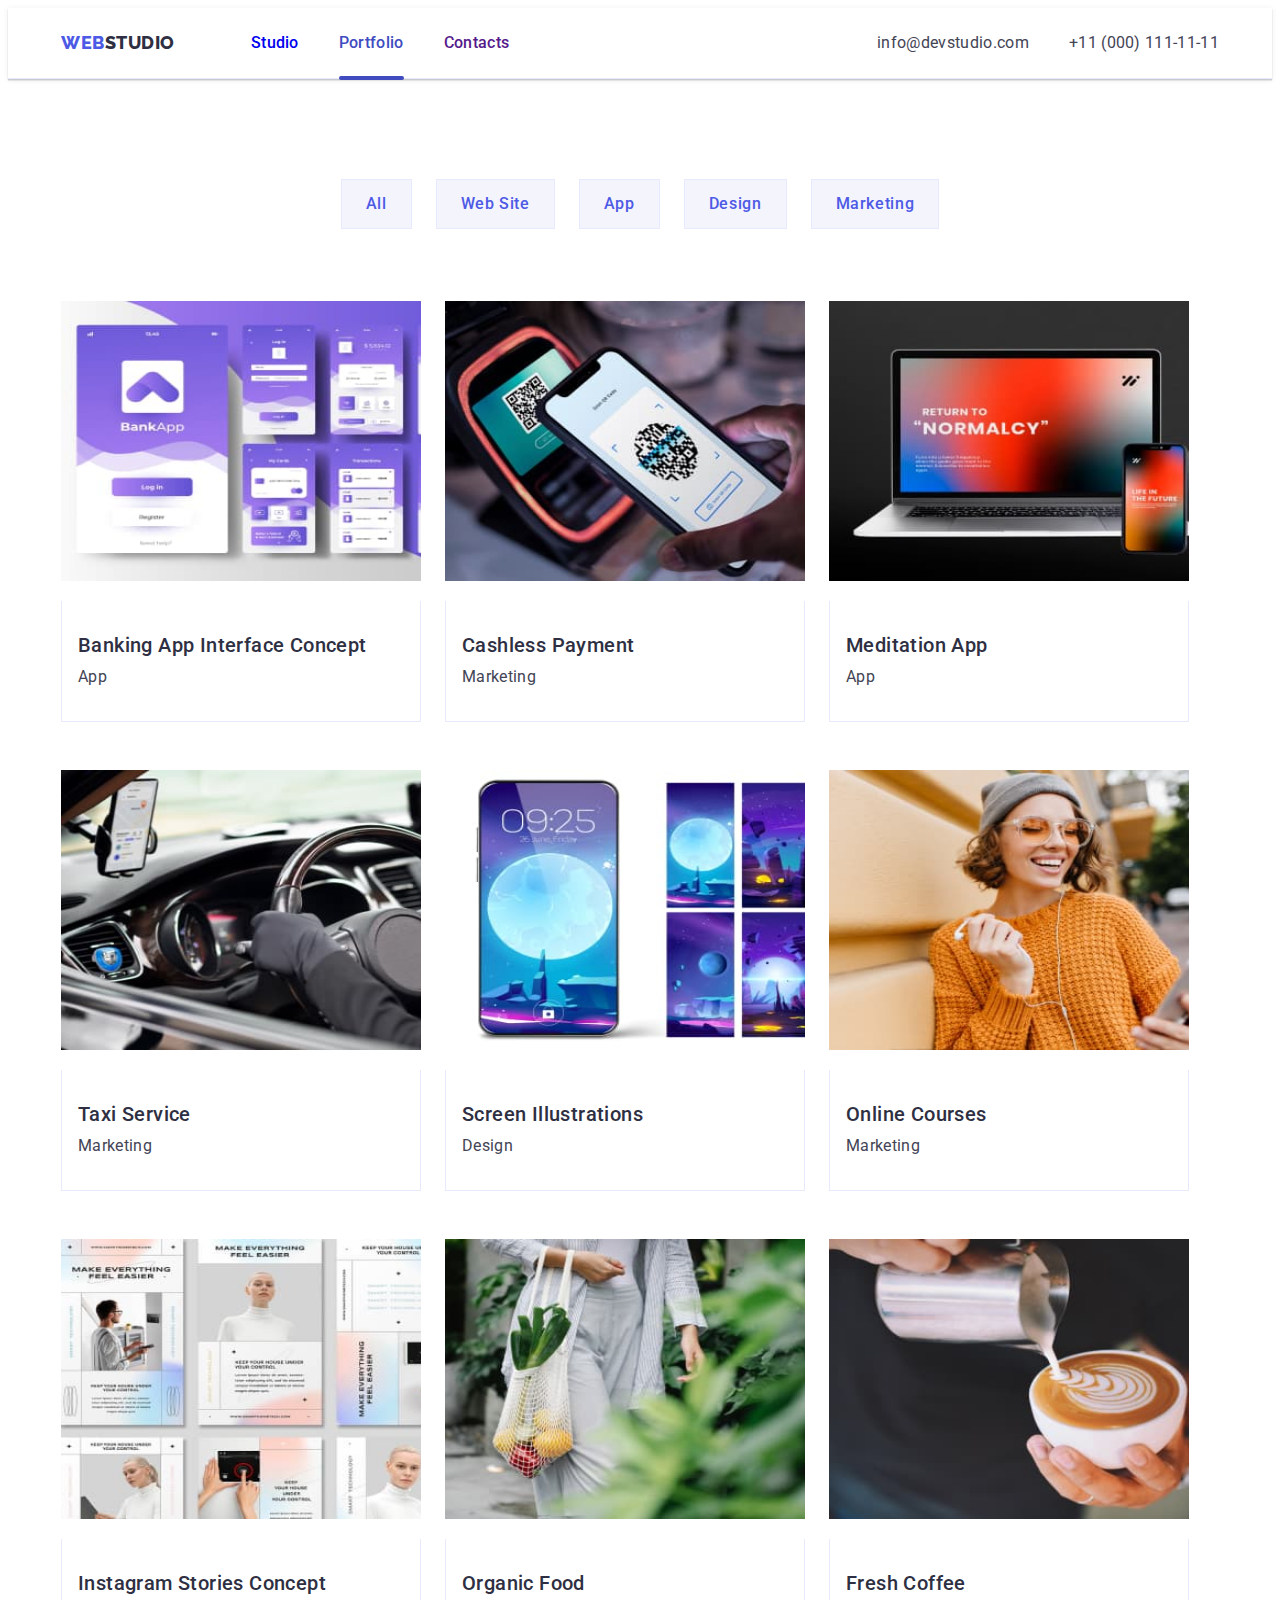
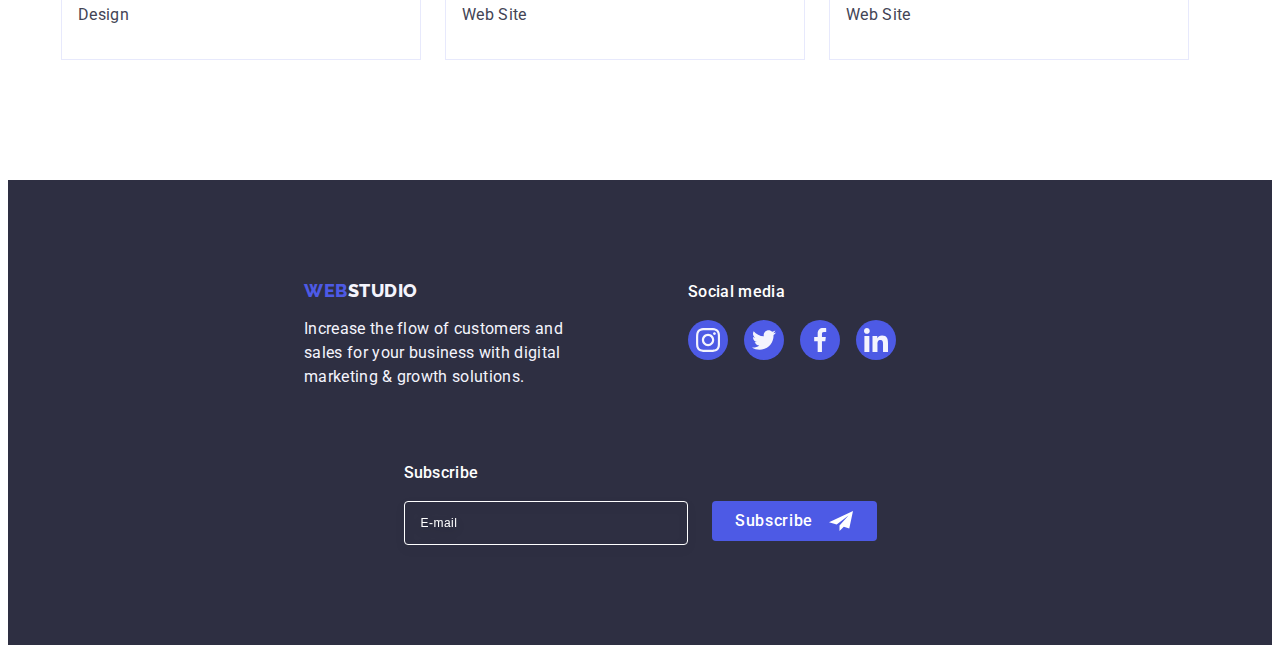
==== commit b8f81487: "srstg" ====
--- a/portfolio.html
+++ b/portfolio.html
@@ -70,15 +70,15 @@
               </svg>
             </button>
             <ul class="mob-menu-list list">
-              <li>
+              <li class="mob-menu-item">
                 <a class="mob-menu-link link" href="./index.html">Studio</a>
               </li>
-              <li>
-                <a class="mob-menu-link link current" href="./portfolio.html"
+              <li class="mob-menu-item">
+                <a class="mob-menu-link link" href="./portfolio.html"
                   >Portfolio</a
                 >
               </li>
-              <li>
+              <li class="mob-menu-item">
                 <a class="mob-menu-link link" href="">Contacts</a>
               </li>
             </ul>
--- a/css/styles.css
+++ b/css/styles.css
@@ -143,38 +143,56 @@
 
 .mobile-button-open {
   border: none;
-  background-color: white;
+  background-color: var(--hero-color);
 }
 
 .button-open-icon {
   stroke: currentColor;
   border: none;
-  background-color: white;
+  background-color: var(--hero-color);
 }
 .mob-menu {
   display: flex;
   flex-direction: column;
   justify-content: space-between;
   position: fixed;
-  width: 428px;
-  height: 796px;
+  width: 100%;
+  height: 100vh;
   background-color: var(--hero-color);
   top: 0;
+  left: 0;
   z-index: 2;
-  padding: 24px;
+  padding: 24px 24px 40px 40px;
+  box-shadow: 0px 1px 6px 0px rgba(46, 47, 66, 0.08),
+    0px 1px 1px 0px rgba(46, 47, 66, 0.16),
+    0px 2px 1px 0px rgba(46, 47, 66, 0.08);
   overflow: auto;
+  transform: translateX(0);
+  transition: transform 250ms cubic-bezier(0.4, 0, 0.2, 1);
+}
+
+.mob-menu.is-hidden {
+  transform: translateX(100%);
+}
+
+.mob-menu-item:not(:last-child) {
+  margin-bottom: 40px;
 }
 .mobile-button-close {
-  display: block;
-  border: none;
-  background-color: transparent;
-
-  margin-left: auto;
-  border-radius: 24px;
-  border: 1px solid var(--navyblue, #2e2f42);
-  background-color: transparent;
-  font-weight: 700;
-  margin-bottom: 40px;
+  display: flex;
+  justify-content: center;
+  align-items: center;
+  position: absolute;
+  top: 24px;
+  right: 24px;
+  width: 24px;
+  height: 24px;
+  padding: 0;
+  border-radius: 50%;
+  background: #e7e9fc;
+  border: 1px solid rgba(46, 47, 66, 0.1);
+  transition: background-color var(--transition-effect),
+    border var(--transition-effect);
 }
 
 .button-close-icon {
@@ -182,14 +200,41 @@
 }
 
 .mob-menu-list {
-  display: inline-flex;
+  margin-top: 80px;
+  margin-bottom: 20px;
+}
+
+.mob-menu-link {
+  color: var(--title-color);
+  font-size: 36px;
+  font-family: Roboto;
+  font-style: normal;
+  font-weight: 700;
+  line-height: 1.1111;
+  letter-spacing: 0.02em;
+  text-transform: capitalize;
+}
+
+.mob-menu-link:hover {
+  color: var(--ocean, #404bbf);
+}
+.mob-contact {
+  display: flex;
+  row-gap: 40px;
   flex-direction: column;
-  align-items: flex-start;
-  gap: 40px;
-  margin-bottom: 50px;
-}
-
-.mob-menu-link {
+}
+.mob-adress-mail {
+  color: var(--main-text-color);
+  font-size: 20px;
+  font-family: Roboto;
+  font-style: normal;
+  font-weight: 500;
+  line-height: 24px;
+  letter-spacing: 0.4px;
+}
+
+.mob-adress-phone {
+  color: var(--logo-color);
   font-size: 36px;
   font-family: Roboto;
   font-style: normal;
@@ -198,41 +243,12 @@
   letter-spacing: 0.72px;
   text-transform: capitalize;
 }
-.link {
-}
-.current {
-}
-.mob-address {
-}
-.mob-contact {
-  display: flex;
-  flex-wrap: wrap;
-  row-gap: 40px;
-}
-.mob-adress-mail {
-  color: var(--slate, #434455);
-  font-size: 20px;
-  font-family: Roboto;
-  font-style: normal;
-  font-weight: 500;
-  line-height: 24px;
-  letter-spacing: 0.4px;
-}
-
-.mob-adress-phone {
-  color: var(--iris, #4d5ae5);
-  font-size: 36px;
-  font-family: Roboto;
-  font-style: normal;
-  font-weight: 700;
-  line-height: 40px;
-  letter-spacing: 0.72px;
-  text-transform: capitalize;
-}
 .mob-soc-menu {
-  padding-bottom: 16px;
-  display: flex;
-  gap: 56px;
+  display: flex;
+  max-width: 328px;
+  justify-content: center;
+  align-items: center;
+  justify-content: space-between;
 }
 .mob-soc-list {
   width: 40px;
@@ -245,15 +261,11 @@
   transition: background-color 250ms cubic-bezier(0.4, 0, 0.2, 1);
   margin-top: 48px;
 }
-.mob-soc-link {
-}
-.mob-soc-icon {
-}
 
 /* hero image */
 .hero {
   background-color: var(--title-color);
-  padding: 188px 0;
+  padding: 112px 0;
   background-image: linear-gradient(
       rgba(46, 47, 66, 0.7),
       rgba(46, 47, 66, 0.7)
@@ -276,9 +288,6 @@
       ),
       url(../images/peopleofficemobx.jpg);
   }
-}
-
-.hero-container {
 }
 
 .hero-title {
@@ -331,17 +340,11 @@
 .professionalism-list {
   display: flex;
   gap: 72px;
-  /* wrap для моб */
   flex-wrap: wrap;
 }
 
 .professionalism-item {
-  /* width: calc((100% - 3 * 24px) / 4); для  desktop */
-  /* width 100% для моб */
   width: 100%;
-}
-
-.professionalism-item::after {
 }
 
 .professionalism-item-image {
@@ -352,9 +355,6 @@
   background-color: var(--footer-text-color);
   border-radius: 4px;
   margin-bottom: 8px;
-}
-
-.professionalism-link {
 }
 
 .professionalism-subtitle {
@@ -381,9 +381,6 @@
   padding-bottom: 120px;
 }
 
-.action-container {
-}
-
 .action-title {
   font-size: 36px;
   line-height: 1.11;
@@ -448,9 +445,6 @@
   fill: var(--footer-text-color);
 }
 
-.container-teem {
-}
-
 .teem-title {
   font-size: 36px;
   line-height: 1.11;
@@ -459,11 +453,7 @@
   text-transform: capitalize;
   color: var(--title-color);
   margin: 0 auto;
-
   margin-bottom: 72px;
-}
-
-.teem-list {
 }
 
 .teem-list-item {
@@ -496,10 +486,9 @@
 }
 /* section 5 */
 .customers {
-  padding: 120px 0;
-}
-.customers-container {
-}
+  padding: 96px 0;
+}
+
 .customers-title {
   font-size: 36px;
   line-height: 1.11;
@@ -517,7 +506,7 @@
 }
 
 .customers-list {
-  width: calc((100% - 120px) / 2);
+  width: calc((100% - 16px) / 2);
   height: 88px;
 }
 
@@ -589,9 +578,6 @@
   text-align: left;
 }
 
-.footer-soc {
-}
-
 .footer-soc-title {
   font-weight: 500;
   line-height: 1.5;
@@ -646,7 +632,7 @@
   font-size: 16px;
   line-height: 1.5;
   letter-spacing: 0.02em;
-  color: #ffffff;
+  color: var(--hero-color);
 }
 
 .subscribe-form {
@@ -657,12 +643,13 @@
 }
 
 .subscribe-label {
+  width: 100%;
 }
 
 .subscribe-input {
-  width: 398px;
+  width: 100%;
   height: 40px;
-  border: 1px solid #ffffff;
+  border: 1px solid var(--hero-color);
   background-color: transparent;
   font-size: 12px;
   line-height: 1.5;
@@ -670,11 +657,11 @@
   padding-left: 16px;
   filter: drop-shadow(0px 4px 4px rgba(0, 0, 0, 0.15));
   border-radius: 4px;
-  color: #ffffff;
+  color: var(--hero-color);
 }
 
 .subscribe-input::placeholder {
-  color: #ffffff;
+  color: var(--hero-color);
 }
 
 .subscribe-button {
@@ -688,9 +675,9 @@
   font-weight: 500;
   line-height: 1.5;
   letter-spacing: 0.04em;
-  color: #ffffff;
+  color: var(--hero-color);
   cursor: pointer;
-  background-color: #4d5ae5;
+  background-color: var(--logo-color);
   border: none;
   border-radius: 4px;
 }
@@ -705,7 +692,7 @@
 
 .filter {
   padding-top: 48px;
-  padding-bottom: 120px;
+  padding-bottom: 48px;
 }
 
 .filter-list {
@@ -716,7 +703,6 @@
   list-style: none;
   display: flex;
   gap: 24px;
-
   margin-bottom: 72px;
   flex-wrap: wrap;
 }
@@ -762,12 +748,7 @@
   text-decoration: none;
   display: flex;
   flex-wrap: wrap;
-  gap: 24px;
   row-gap: 48px;
-  justify-content: center;
-}
-
-.filter-link-list {
 }
 
 .filter-link-item {
@@ -846,7 +827,6 @@
   padding: 100px;
   height: 100%;
   transform: translateY(100%);
-
   width: 360px;
   height: 300px;
 }
@@ -873,14 +853,14 @@
   top: 50%;
   left: 50%;
   transform: translate(-50%, -50%) scale(1);
-  width: 408px;
+  width: calc(100% - 2 * 16px);
+  max-width: 408px;
   min-height: 584px;
   background: var(--modal-color);
   box-shadow: 0px 1px 1px rgba(0, 0, 0, 0.14), 0px 1px 3px rgba(0, 0, 0, 0.12),
     0px 2px 1px rgba(0, 0, 0, 0.2);
   border-radius: 4px;
   transition: transform 250ms cubic-bezier(0.4, 0, 0.2, 1);
-
   padding: 72px 24px 24px 24px;
 }
 
@@ -932,12 +912,8 @@
   line-height: 24px;
   text-align: center;
   letter-spacing: 0.02em;
-  color: #2e2f42;
-
+  color: var(--title-color);
   margin-bottom: 16px;
-}
-
-.modal-form {
 }
 
 .modal-form-container {
@@ -970,7 +946,7 @@
 
 .modal-input:focus {
   fill: var(--logo-color);
-  border-color: #4d5ae5;
+  border-color: var(--logo-color);
 }
 
 .modal-form-icon {
@@ -1002,7 +978,7 @@
 }
 
 .modal-textarea:focus {
-  border-color: #4d5ae5;
+  border-color: var(--logo-color);
 }
 
 .modal-chekbox {
@@ -1017,13 +993,13 @@
 }
 
 .modal-chekbox-input:checked + .modal-chekbox-label > .modal-chekbox-span {
-  background-color: #404bbf;
+  background-color: var(--hover-color);
   border: none;
-  fill: #f4f4fd;
+  fill: var(--footer-text-color);
 }
 
 .modal-chekbox-input:focus + .modal-chekbox-label > .modal-chekbox-span {
-  border-color: #404bbf;
+  border-color: var(--hover-color);
 }
 
 .modal-chekbox-span {
@@ -1042,11 +1018,11 @@
 }
 
 input:focus + .modal-form-icon {
-  fill: #4d5ae5;
+  fill: var(--logo-color);
 }
 
 .modal-link {
-  color: #4d5ae5;
+  color: var(--logo-color);
   text-decoration: underline;
 }
 
@@ -1094,7 +1070,6 @@
     font-size: 16px;
     line-height: 1.5;
     letter-spacing: 0.02em;
-    color: var(--title-color);
     padding: 24px 0;
     display: block;
     transition: color 250ms;
@@ -1109,10 +1084,6 @@
     color: var(--hover-color);
   }
 
-  .header-contact {
-    line-height: 1.5;
-    letter-spacing: 0.02em;
-  }
   .header-address {
     display: flex;
     font-style: normal;
@@ -1121,7 +1092,12 @@
 
   .header-adress-mail {
     color: var(--main-text-color);
-    transition: color 250ms cubic-bezier(0.4, 0, 0.2, 1);
+    font-size: 12px;
+    font-family: Roboto;
+    font-style: normal;
+    font-weight: 400;
+    line-height: 1.2;
+    letter-spacing: 0.04em;
   }
 
   .header-adress-mail:hover {
@@ -1135,6 +1111,10 @@
   .mobile-button-open {
     position: absolute;
     top: -9999px;
+  }
+
+  .mob-menu {
+    display: none;
   }
 
   /* hero image */
@@ -1172,14 +1152,19 @@
     margin-left: auto;
     margin-right: auto;
     gap: 24px;
+    row-gap: 72px;
   }
 
   .professionalism-item {
-    width: calc((100% - 48px) / 2);
+    width: calc((100% - 24px) / 2);
   }
 
   .professionalism-subtitle {
     text-align: left;
+    color: var(--title-color);
+    line-height: 1.1111;
+    letter-spacing: 0.02em;
+    text-transform: capitalize;
   }
   /* section 4 */
 
@@ -1190,6 +1175,10 @@
 
   /* section 5 */
 
+  .customers-container {
+    width: 584px;
+  }
+
   .customers-menu {
     column-gap: 24px;
     row-gap: 72px;
@@ -1202,30 +1191,33 @@
   /* footer */
   .container-footer {
     justify-content: flex-start;
-    padding-left: 108px;
+    width: 584px;
   }
 
   .container-logo {
     margin-right: 24px;
-  }
-
-  .footer-soc {
+    text-align: left;
   }
 
   .footer-soc-title {
     text-align: left;
   }
   .subscribe {
-    display: flex;
     flex-direction: column;
+  }
+
+  .subscribe-form {
+    flex-wrap: nowrap;
   }
 
   .subscribe-input {
     width: 264px;
-    height: 40px;
-  }
-
-  .subscribe-button {
+  }
+
+  /* modal */
+
+  .modal {
+    width: 408px;
   }
 
   /* portfolio */
@@ -1234,7 +1226,7 @@
 
   .filter {
     padding-top: 64px;
-    padding-bottom: 120px;
+    padding-bottom: 96px;
   }
 
   .filter-list {
@@ -1242,6 +1234,8 @@
   }
 
   .filter-link {
+    gap: 24px;
+    row-gap: 72px;
   }
 
   .filter-block {
@@ -1257,60 +1251,15 @@
 
   /* header */
 
-  .header-menu {
+  .header-contact {
     display: flex;
-
     gap: 40px;
   }
-
-  .header-menu-link {
-    font-weight: 500;
+  .header-adress-mail {
     font-size: 16px;
+    font-weight: 400;
     line-height: 1.5;
     letter-spacing: 0.02em;
-    color: var(--title-color);
-    padding: 24px 0;
-    display: block;
-    transition: color 250ms;
-    transition: color 250ms cubic-bezier(0.4, 0, 0.2, 1);
-  }
-
-  .header-menu-link:hover {
-    color: var(--hover-color);
-  }
-
-  .header-menu-link:focus {
-    color: var(--hover-color);
-  }
-
-  .header-contact {
-    display: flex;
-    line-height: 1.5;
-    letter-spacing: 0.02em;
-    display: flex;
-    gap: 40px;
-  }
-  .header-address {
-    font-style: normal;
-    margin-left: auto;
-  }
-
-  .header-adress-mail {
-    color: var(--main-text-color);
-    transition: color 250ms cubic-bezier(0.4, 0, 0.2, 1);
-  }
-
-  .header-adress-mail:hover {
-    color: var(--hover-color);
-  }
-
-  .header-adress-mail:focus {
-    color: var(--hover-color);
-  }
-
-  .mobile-button-open {
-    position: absolute;
-    top: -9999px;
   }
 
   /* hero image */
@@ -1321,6 +1270,8 @@
         rgba(46, 47, 66, 0.7)
       ),
       url(../images/peopleoffice.jpg);
+
+    padding: 188px 0;
   }
 
   @media (min-device-pixel-ratio: 2),
@@ -1337,9 +1288,6 @@
 
   .hero-title {
     margin-bottom: 48px;
-    font-size: 56px;
-    text-transform: none;
-    max-width: 496px;
   }
 
   /* section 2 */
@@ -1351,26 +1299,21 @@
   .professionalism-list {
     width: 100%;
     flex-wrap: unset;
-    gap: 24px;
-  }
-
-  .professionalism-item {
-  }
-
+  }
   .professionalism-item-image {
     display: flex;
   }
 
-  .professionalism-link {
-    display: block;
-  }
-
   .professionalism-subtitle {
-    text-align: left;
     font-weight: 500;
     font-size: 20px;
     line-height: 1.2;
-    letter-spacing: 0.02em;
+  }
+
+  /* section 3 */
+
+  .action {
+    display: block;
   }
 
   /* section 4 */
@@ -1383,13 +1326,15 @@
     flex-wrap: nowrap;
   }
 
-  /* section 3 */
-
-  .action {
-    display: block;
-  }
-
   /* section 5 */
+
+  .customers-container {
+    width: 1140px;
+  }
+
+  .customers {
+    padding: 120px 0;
+  }
 
   .customers-menu {
     gap: 24px;
@@ -1403,6 +1348,7 @@
   .container-footer {
     justify-content: center;
     padding: 0;
+    width: 1140px;
   }
   .container-logo {
     margin-right: 120px;
@@ -1411,14 +1357,6 @@
   .footer-soc {
     margin-right: 80px;
   }
-  .footer-soc-title {
-    text-align: left;
-  }
-
-  .subscribe-input {
-    width: 264px;
-    height: 40px;
-  }
 
   .subscribe {
     display: block;
@@ -1429,12 +1367,15 @@
   /* filter */
 
   .filter {
-    padding-top: 96px;
+    padding-top: 100px;
     padding-bottom: 120px;
+  }
+
+  .filter-link {
+    row-gap: 48px;
   }
 
   .filter-block {
     width: 360px;
-    height: 300px;
-  }
-}
+  }
+}
